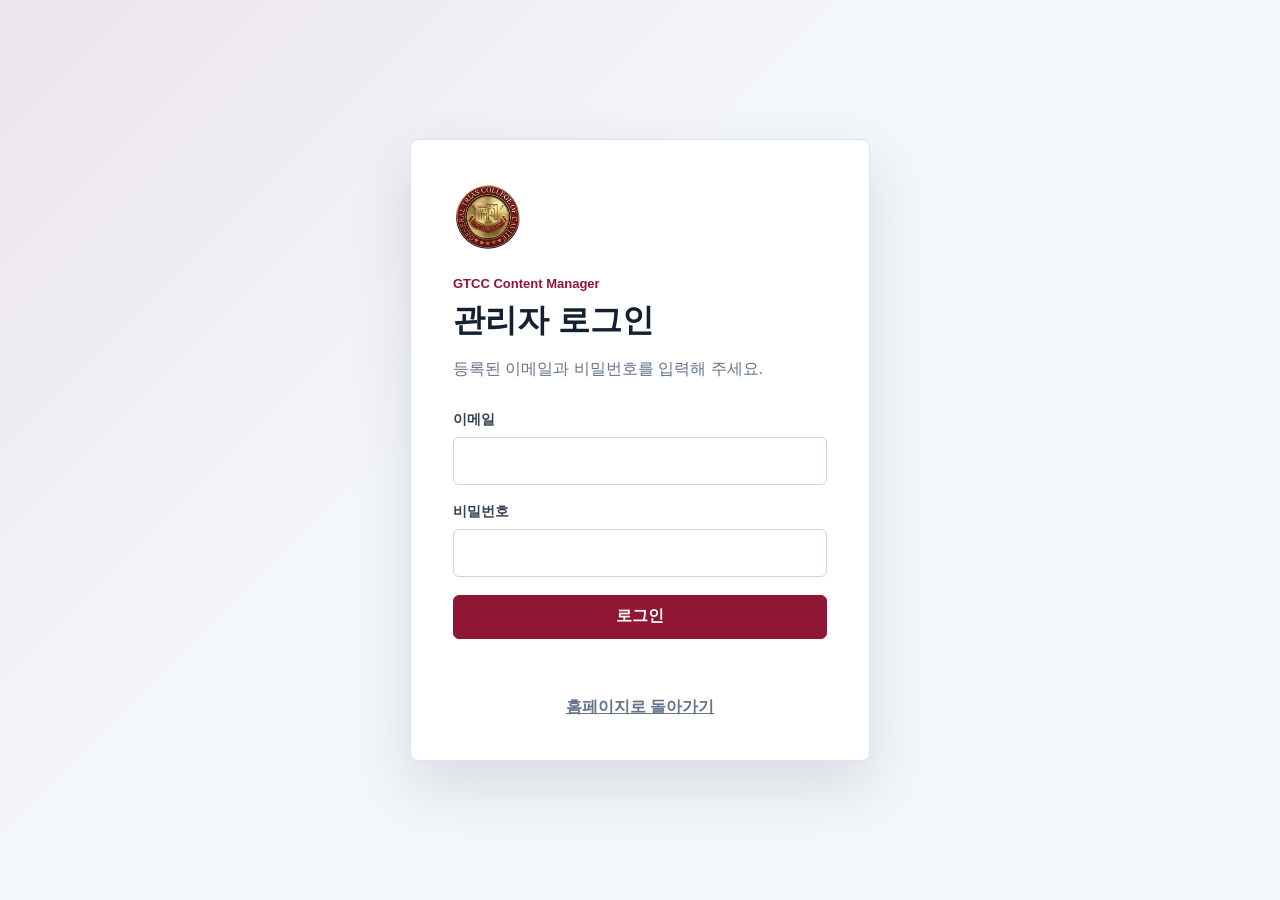
==== admin/index.html @ cf13b9b4 "Merge missing default content safely" ====
<!doctype html>
<html lang="ko">
  <head>
    <meta charset="utf-8" />
    <meta name="viewport" content="width=device-width, initial-scale=1" />
    <title>GTCC 콘텐츠 관리자</title>
    <meta name="robots" content="noindex, nofollow" />
    <link rel="icon" href="../assets/favicon.ico" sizes="any" />
    <link rel="stylesheet" href="../assets/admin.css?v=20260727" />
  </head>
  <body class="admin-body">
    <main class="admin-auth" id="setupScreen" hidden>
      <section class="auth-panel setup-panel">
        <img src="../assets/gtcc-logo.png" alt="GTCC대학교평생교육원" />
        <span class="admin-kicker">최초 1회 설정</span>
        <h1>관리자 연결이 필요합니다</h1>
        <p>아래 세 단계가 끝나면 이 화면에서 강좌, 공지, 슬라이드를 바로 수정할 수 있습니다.</p>
        <ol class="setup-steps">
          <li><strong>1</strong><span>Supabase 프로젝트를 만들고 <code>supabase/schema.sql</code>을 실행합니다.</span></li>
          <li><strong>2</strong><span>관리자 계정 두 개를 만들고 UUID를 <code>admin_users</code>에 등록합니다.</span></li>
          <li><strong>3</strong><span><code>assets/config.js</code>에 Project URL과 anon key를 입력합니다.</span></li>
        </ol>
        <a class="admin-primary" href="https://github.com/PeterKimCode/korea-kca/blob/main/SUPABASE_SETUP.md">자세한 연결 방법 보기</a>
        <a class="admin-text-link" href="../index.html">홈페이지로 돌아가기</a>
      </section>
    </main>

    <main class="admin-auth" id="loginScreen" hidden>
      <section class="auth-panel">
        <img src="../assets/gtcc-logo.png" alt="" />
        <span class="admin-kicker">GTCC Content Manager</span>
        <h1>관리자 로그인</h1>
        <p>등록된 이메일과 비밀번호를 입력해 주세요.</p>
        <form id="loginForm">
          <label>이메일<input type="email" name="email" autocomplete="username" required /></label>
          <label>비밀번호<input type="password" name="password" autocomplete="current-password" required minlength="6" /></label>
          <button class="admin-primary" type="submit">로그인</button>
          <p class="form-error" id="loginError" role="alert"></p>
        </form>
        <a class="admin-text-link" href="../index.html">홈페이지로 돌아가기</a>
      </section>
    </main>

    <div class="admin-app" id="adminApp" hidden>
      <header class="admin-header">
        <a class="admin-brand" href="../index.html">
          <img src="../assets/gtcc-logo.png" alt="" />
          <span><strong>GTCC 콘텐츠 관리자</strong><small>홈페이지 내용을 쉽고 안전하게 관리합니다</small></span>
        </a>
        <div class="admin-account">
          <span id="adminName">관리자</span>
          <button class="admin-icon-button" id="helpButton" type="button" title="사용 방법" aria-label="사용 방법"><span data-icon="help"></span></button>
          <button class="admin-secondary" id="logoutButton" type="button">로그아웃</button>
        </div>
      </header>

      <div class="admin-layout">
        <aside class="admin-sidebar" aria-label="관리 메뉴">
          <p>수정할 항목을 선택하세요</p>
          <button class="admin-nav is-active" type="button" data-entity="courses">
            <span class="nav-symbol" data-icon="courses" aria-hidden="true"></span><span><strong>강좌 관리</strong><small>강좌와 소개 수정</small></span>
          </button>
          <button class="admin-nav" type="button" data-entity="notices">
            <span class="nav-symbol" data-icon="notices" aria-hidden="true"></span><span><strong>공지 관리</strong><small>새 소식 등록</small></span>
          </button>
          <button class="admin-nav" type="button" data-entity="slides">
            <span class="nav-symbol" data-icon="slides" aria-hidden="true"></span><span><strong>슬라이드 관리</strong><small>메인 사진과 순서</small></span>
          </button>
          <div class="admin-sidebar-help">
            <strong>실수해도 괜찮습니다</strong>
            <p>삭제한 내용은 휴지통에서 되살릴 수 있고 변경 기록도 남습니다.</p>
          </div>
        </aside>

        <main class="admin-main">
          <section class="admin-welcome">
            <div>
              <span class="admin-kicker">바로 공개되는 콘텐츠</span>
              <h1 id="sectionTitle">강좌 관리</h1>
              <p id="sectionDescription">홈페이지에 표시할 강좌를 추가하거나 수정합니다.</p>
            </div>
            <button class="admin-primary" id="newButton" type="button">새 강좌 추가</button>
          </section>

          <section class="admin-toolbar">
            <label class="admin-search">목록 검색<input id="listSearch" type="search" placeholder="이름으로 찾아보세요" /></label>
            <div>
              <button class="admin-secondary" id="trashButton" type="button">휴지통</button>
              <button class="admin-secondary" id="historyButton" type="button">변경 기록</button>
              <button class="admin-secondary" id="importButton" type="button">기본 내용 가져오기</button>
            </div>
          </section>

          <p class="admin-status" id="dataStatus" role="status"></p>
          <section class="admin-list" id="contentList" aria-live="polite"></section>
        </main>
      </div>
    </div>

    <dialog class="admin-dialog" id="editorDialog">
      <form method="dialog" class="dialog-shell" id="editorForm">
        <header>
          <div><span class="admin-kicker">내용 편집</span><h2 id="editorTitle">새 강좌 추가</h2></div>
          <button class="dialog-close" type="button" data-close-dialog aria-label="닫기">×</button>
        </header>
        <div class="dialog-body" id="editorFields"></div>
        <footer>
          <button class="admin-secondary" type="button" data-close-dialog>취소</button>
          <button class="admin-secondary" id="previewButton" type="button">미리보기</button>
          <button class="admin-primary" type="submit">저장하고 바로 공개</button>
        </footer>
      </form>
    </dialog>

    <dialog class="admin-dialog preview-dialog" id="previewDialog">
      <section class="dialog-shell">
        <header><div><span class="admin-kicker">게시 전 확인</span><h2>미리보기</h2></div><button class="dialog-close" type="button" data-close-preview aria-label="닫기">×</button></header>
        <div class="dialog-body" id="previewContent"></div>
        <footer><button class="admin-primary" type="button" data-close-preview>확인했습니다</button></footer>
      </section>
    </dialog>

    <dialog class="admin-dialog history-dialog" id="historyDialog">
      <section class="dialog-shell">
        <header><div><span class="admin-kicker">안전한 되돌리기</span><h2>변경 기록</h2></div><button class="dialog-close" type="button" data-close-history aria-label="닫기">×</button></header>
        <div class="dialog-body"><div class="history-list" id="historyList"></div></div>
        <footer><button class="admin-secondary" type="button" data-close-history>닫기</button></footer>
      </section>
    </dialog>

    <dialog class="admin-dialog help-dialog" id="helpDialog">
      <section class="dialog-shell">
        <header><div><span class="admin-kicker">한 장 사용법</span><h2>홈페이지 수정 순서</h2></div><button class="dialog-close" type="button" data-close-help aria-label="닫기">×</button></header>
        <div class="dialog-body help-steps">
          <article><span>1</span><div><strong>왼쪽에서 종류 선택</strong><p>강좌, 공지, 슬라이드 중 수정할 메뉴를 누릅니다.</p></div></article>
          <article><span>2</span><div><strong>추가 또는 수정</strong><p>새로 추가 버튼을 누르거나 기존 항목의 수정 버튼을 누릅니다.</p></div></article>
          <article><span>3</span><div><strong>사진과 글 입력</strong><p>사진 선택 버튼으로 사진을 고르면 자동으로 크기가 줄어듭니다.</p></div></article>
          <article><span>4</span><div><strong>미리보기 확인</strong><p>미리보기에서 사진과 글이 맞는지 한 번 확인합니다.</p></div></article>
          <article><span>5</span><div><strong>저장하고 바로 공개</strong><p>확인 창에서 승인하면 홈페이지에 즉시 표시됩니다.</p></div></article>
        </div>
        <footer><button class="admin-primary" type="button" data-close-help>알겠습니다</button></footer>
      </section>
    </dialog>

    <div class="admin-toast" id="toast" role="status" aria-live="polite"></div>

    <script src="../assets/config.js?v=20260727"></script>
    <script src="../assets/content-store.js?v=20260727-2"></script>
    <script src="../assets/app.js?v=20260727-2"></script>
    <script src="../assets/admin.js?v=20260727-3"></script>
  </body>
</html>
---- assets/admin.css ----
:root {
  --admin-wine: #8f1734;
  --admin-wine-dark: #661025;
  --admin-navy: #132033;
  --admin-gold: #caa35b;
  --admin-ink: #1e293b;
  --admin-muted: #64748b;
  --admin-line: #dce3ec;
  --admin-soft: #f3f6fa;
  --admin-paper: #fff;
  --admin-success: #14735b;
  --admin-danger: #b42318;
}

* {
  box-sizing: border-box;
}

[hidden] {
  display: none !important;
}

body {
  margin: 0;
  color: var(--admin-ink);
  background: var(--admin-soft);
  font-family: "Pretendard", "Noto Sans KR", "Segoe UI", Arial, sans-serif;
  word-break: keep-all;
}

button,
input,
textarea,
select {
  font: inherit;
}

button,
a {
  -webkit-tap-highlight-color: transparent;
}

button {
  cursor: pointer;
}

img {
  display: block;
  max-width: 100%;
}

.admin-auth {
  display: grid;
  min-height: 100vh;
  place-items: center;
  padding: 28px;
  background:
    linear-gradient(135deg, rgba(143, 23, 52, 0.08), transparent 40%),
    var(--admin-soft);
}

.auth-panel {
  width: min(460px, 100%);
  padding: 42px;
  border: 1px solid var(--admin-line);
  border-radius: 8px;
  background: var(--admin-paper);
  box-shadow: 0 24px 60px rgba(19, 32, 51, 0.12);
}

.auth-panel > img {
  width: 70px;
  height: 70px;
  margin-bottom: 24px;
  object-fit: contain;
}

.admin-kicker {
  display: block;
  margin-bottom: 8px;
  color: var(--admin-wine);
  font-size: 13px;
  font-weight: 900;
}

.auth-panel h1,
.admin-welcome h1,
.dialog-shell h2 {
  margin: 0;
  color: var(--admin-navy);
}

.auth-panel h1 {
  font-size: 32px;
}

.auth-panel > p {
  margin: 12px 0 28px;
  color: var(--admin-muted);
  line-height: 1.7;
}

.auth-panel form,
.dialog-body {
  display: grid;
  gap: 18px;
}

.auth-panel label,
.admin-field,
.admin-search {
  display: grid;
  gap: 8px;
  color: #344054;
  font-size: 14px;
  font-weight: 850;
}

.auth-panel input,
.admin-field input,
.admin-field textarea,
.admin-field select,
.admin-search input {
  width: 100%;
  min-height: 48px;
  padding: 11px 14px;
  border: 1px solid #cbd5e1;
  border-radius: 6px;
  outline: 0;
  background: #fff;
  color: var(--admin-ink);
}

.admin-field textarea {
  min-height: 116px;
  resize: vertical;
  line-height: 1.6;
}

.auth-panel input:focus,
.admin-field input:focus,
.admin-field textarea:focus,
.admin-field select:focus,
.admin-search input:focus {
  border-color: var(--admin-wine);
  box-shadow: 0 0 0 3px rgba(143, 23, 52, 0.12);
}

.admin-primary,
.admin-secondary,
.admin-danger,
.admin-text-button {
  display: inline-flex;
  align-items: center;
  justify-content: center;
  min-height: 44px;
  padding: 0 18px;
  border-radius: 6px;
  font-weight: 900;
  text-decoration: none;
}

.admin-primary {
  border: 1px solid var(--admin-wine);
  background: var(--admin-wine);
  color: #fff;
}

.admin-primary:hover {
  background: var(--admin-wine-dark);
}

.admin-secondary {
  border: 1px solid #cbd5e1;
  background: #fff;
  color: var(--admin-navy);
}

.admin-danger {
  border: 1px solid #f2c9c5;
  background: #fff5f4;
  color: var(--admin-danger);
}

.admin-text-button {
  min-height: 36px;
  padding: 0 10px;
  border: 0;
  background: transparent;
  color: var(--admin-wine);
}

.admin-text-link {
  display: block;
  margin-top: 20px;
  color: var(--admin-muted);
  font-weight: 800;
  text-align: center;
}

.form-error {
  min-height: 20px;
  margin: 0;
  color: var(--admin-danger);
  font-size: 14px;
  font-weight: 800;
}

.setup-steps {
  display: grid;
  gap: 12px;
  margin: 0 0 26px;
  padding: 0;
  list-style: none;
}

.setup-steps li {
  display: grid;
  grid-template-columns: 34px 1fr;
  gap: 12px;
  align-items: center;
  padding: 12px;
  border: 1px solid var(--admin-line);
  border-radius: 6px;
}

.setup-steps strong,
.help-steps article > span {
  display: grid;
  width: 34px;
  height: 34px;
  place-items: center;
  border-radius: 50%;
  background: var(--admin-wine);
  color: #fff;
}

.setup-steps span {
  font-size: 14px;
  line-height: 1.5;
}

.setup-steps code {
  color: var(--admin-wine);
  font-weight: 900;
}

.admin-header {
  position: sticky;
  top: 0;
  z-index: 20;
  display: flex;
  align-items: center;
  justify-content: space-between;
  min-height: 78px;
  padding: 0 30px;
  border-bottom: 1px solid var(--admin-line);
  background: rgba(255, 255, 255, 0.96);
}

.admin-brand {
  display: inline-flex;
  align-items: center;
  gap: 12px;
  color: inherit;
  text-decoration: none;
}

.admin-brand img {
  width: 46px;
  height: 46px;
  object-fit: contain;
}

.admin-brand strong,
.admin-brand small {
  display: block;
}

.admin-brand strong {
  color: var(--admin-navy);
  font-size: 18px;
}

.admin-brand small {
  margin-top: 3px;
  color: var(--admin-muted);
  font-size: 12px;
}

.admin-account {
  display: flex;
  align-items: center;
  gap: 10px;
  font-weight: 900;
}

.admin-icon-button,
.dialog-close {
  display: grid;
  width: 42px;
  height: 42px;
  place-items: center;
  border: 1px solid #cbd5e1;
  border-radius: 50%;
  background: #fff;
  color: var(--admin-navy);
  font-size: 18px;
  font-weight: 900;
}

.admin-icon-button .icon,
.nav-symbol.icon {
  display: grid;
  place-items: center;
}

.admin-icon-button svg,
.nav-symbol svg {
  width: 22px;
  height: 22px;
  fill: none;
  stroke: currentColor;
  stroke-width: 1.8;
  stroke-linecap: round;
  stroke-linejoin: round;
}

.admin-layout {
  display: grid;
  grid-template-columns: 270px minmax(0, 1fr);
  min-height: calc(100vh - 78px);
}

.admin-sidebar {
  padding: 32px 22px;
  border-right: 1px solid var(--admin-line);
  background: #fff;
}

.admin-sidebar > p {
  margin: 0 8px 16px;
  color: var(--admin-muted);
  font-size: 13px;
  font-weight: 900;
}

.admin-nav {
  display: grid;
  grid-template-columns: 46px 1fr;
  gap: 12px;
  align-items: center;
  width: 100%;
  min-height: 72px;
  margin-bottom: 8px;
  padding: 10px 12px;
  border: 1px solid transparent;
  border-radius: 8px;
  background: transparent;
  color: var(--admin-ink);
  text-align: left;
}

.admin-nav:hover,
.admin-nav.is-active {
  border-color: #e6c8d1;
  background: #fff7f9;
}

.admin-nav.is-active {
  color: var(--admin-wine);
}

.nav-symbol {
  display: grid;
  width: 46px;
  height: 46px;
  place-items: center;
  border-radius: 8px;
  background: var(--admin-navy);
  color: #fff;
  font-weight: 900;
}

.admin-nav.is-active .nav-symbol {
  background: var(--admin-wine);
}

.admin-nav strong,
.admin-nav small {
  display: block;
}

.admin-nav strong {
  font-size: 16px;
}

.admin-nav small {
  margin-top: 4px;
  color: var(--admin-muted);
}

.admin-sidebar-help {
  margin-top: 28px;
  padding: 18px;
  border-left: 3px solid var(--admin-gold);
  background: #fbfaf7;
}

.admin-sidebar-help p {
  margin: 8px 0 0;
  color: var(--admin-muted);
  font-size: 13px;
  line-height: 1.6;
}

.admin-main {
  min-width: 0;
  padding: 42px clamp(24px, 4vw, 64px) 80px;
}

.admin-welcome,
.admin-toolbar {
  display: flex;
  align-items: center;
  justify-content: space-between;
  gap: 24px;
}

.admin-welcome h1 {
  font-size: 32px;
}

.admin-welcome p {
  margin: 8px 0 0;
  color: var(--admin-muted);
}

.admin-toolbar {
  margin-top: 30px;
  padding: 16px;
  border: 1px solid var(--admin-line);
  border-radius: 8px;
  background: #fff;
}

.admin-toolbar > div {
  display: flex;
  flex-wrap: wrap;
  gap: 8px;
}

.admin-search {
  grid-template-columns: auto minmax(180px, 300px);
  align-items: center;
}

.admin-search input {
  min-height: 42px;
}

.admin-status {
  min-height: 22px;
  margin: 18px 0;
  color: var(--admin-muted);
  font-size: 14px;
  font-weight: 800;
}

.admin-list {
  display: grid;
  gap: 12px;
}

.admin-list-item {
  display: grid;
  grid-template-columns: 110px minmax(0, 1fr) auto;
  gap: 18px;
  align-items: center;
  min-height: 112px;
  padding: 14px;
  border: 1px solid var(--admin-line);
  border-radius: 8px;
  background: #fff;
}

.admin-list-item.no-image {
  grid-template-columns: minmax(0, 1fr) auto;
}

.admin-list-item img {
  width: 110px;
  height: 78px;
  border-radius: 6px;
  object-fit: cover;
  background: #e8edf3;
}

.item-copy {
  min-width: 0;
}

.item-copy h2 {
  margin: 0;
  overflow: hidden;
  color: var(--admin-navy);
  font-size: 18px;
  text-overflow: ellipsis;
  white-space: nowrap;
}

.item-copy p {
  margin: 7px 0 0;
  color: var(--admin-muted);
  font-size: 14px;
  line-height: 1.5;
}

.item-meta {
  display: flex;
  flex-wrap: wrap;
  gap: 6px;
  margin-top: 9px;
}

.item-meta span,
.publish-status {
  display: inline-flex;
  align-items: center;
  min-height: 25px;
  padding: 0 9px;
  border-radius: 999px;
  background: #eef2f6;
  color: #526176;
  font-size: 12px;
  font-weight: 900;
}

.publish-status.is-live {
  background: #e7f5f0;
  color: var(--admin-success);
}

.item-actions {
  display: flex;
  flex-wrap: wrap;
  justify-content: flex-end;
  gap: 7px;
  max-width: 270px;
}

.empty-state,
.loading-state {
  padding: 56px 24px;
  border: 1px dashed #bdc8d6;
  border-radius: 8px;
  background: #fff;
  color: var(--admin-muted);
  text-align: center;
  line-height: 1.7;
}

.admin-dialog {
  width: min(780px, calc(100% - 30px));
  max-height: calc(100vh - 30px);
  padding: 0;
  border: 0;
  border-radius: 8px;
  background: #fff;
  box-shadow: 0 30px 90px rgba(15, 23, 42, 0.3);
}

.admin-dialog::backdrop {
  background: rgba(15, 23, 42, 0.62);
}

.dialog-shell > header,
.dialog-shell > footer {
  display: flex;
  align-items: center;
  justify-content: space-between;
  gap: 16px;
  padding: 20px 24px;
}

.dialog-shell > header {
  border-bottom: 1px solid var(--admin-line);
}

.dialog-shell > footer {
  justify-content: flex-end;
  border-top: 1px solid var(--admin-line);
}

.dialog-body {
  max-height: calc(100vh - 210px);
  overflow-y: auto;
  padding: 24px;
}

.admin-form-grid {
  display: grid;
  grid-template-columns: repeat(2, minmax(0, 1fr));
  gap: 18px;
}

.admin-field.full {
  grid-column: 1 / -1;
}

.admin-field small {
  color: var(--admin-muted);
  font-weight: 650;
  line-height: 1.5;
}

.check-field {
  display: flex;
  align-items: center;
  gap: 10px;
  min-height: 48px;
  padding: 10px 14px;
  border: 1px solid var(--admin-line);
  border-radius: 6px;
}

.check-field input {
  width: 20px;
  height: 20px;
}

.image-picker {
  display: grid;
  grid-template-columns: 150px 1fr;
  gap: 16px;
  align-items: center;
}

.image-picker img {
  width: 150px;
  aspect-ratio: 1.6 / 1;
  border: 1px solid var(--admin-line);
  border-radius: 6px;
  object-fit: cover;
  background: #edf1f5;
}

.image-picker input {
  padding: 9px;
}

.preview-card {
  overflow: hidden;
  border: 1px solid var(--admin-line);
  border-radius: 8px;
  background: #fff;
  box-shadow: 0 12px 28px rgba(19, 32, 51, 0.1);
}

.preview-card img {
  width: 100%;
  max-height: 340px;
  object-fit: cover;
}

.preview-card > div {
  padding: 24px;
}

.preview-card h3 {
  margin: 0;
  color: var(--admin-navy);
  font-size: 24px;
}

.preview-card p {
  margin: 12px 0 0;
  color: var(--admin-muted);
  line-height: 1.7;
}

.history-list {
  display: grid;
  gap: 10px;
}

.history-item {
  display: grid;
  grid-template-columns: 1fr auto;
  gap: 14px;
  align-items: center;
  padding: 14px;
  border: 1px solid var(--admin-line);
  border-radius: 6px;
}

.history-item strong,
.history-item span {
  display: block;
}

.history-item span {
  margin-top: 5px;
  color: var(--admin-muted);
  font-size: 13px;
}

.help-steps article {
  display: grid;
  grid-template-columns: 42px 1fr;
  gap: 14px;
  align-items: start;
  padding: 14px;
  border: 1px solid var(--admin-line);
  border-radius: 8px;
}

.help-steps strong {
  color: var(--admin-navy);
  font-size: 17px;
}

.help-steps p {
  margin: 5px 0 0;
  color: var(--admin-muted);
  line-height: 1.6;
}

.admin-toast {
  position: fixed;
  right: 24px;
  bottom: 24px;
  z-index: 100;
  max-width: 360px;
  padding: 15px 18px;
  border-radius: 6px;
  background: var(--admin-navy);
  color: #fff;
  font-weight: 850;
  opacity: 0;
  pointer-events: none;
  transform: translateY(12px);
  transition: 180ms ease;
}

.admin-toast.is-visible {
  opacity: 1;
  transform: translateY(0);
}

.admin-toast.is-error {
  background: var(--admin-danger);
}

@media (max-width: 920px) {
  .admin-layout {
    grid-template-columns: 1fr;
  }

  .admin-sidebar {
    position: sticky;
    top: 78px;
    z-index: 10;
    display: grid;
    grid-template-columns: repeat(3, 1fr);
    gap: 8px;
    padding: 12px;
    border-right: 0;
    border-bottom: 1px solid var(--admin-line);
  }

  .admin-sidebar > p,
  .admin-sidebar-help,
  .admin-nav small {
    display: none;
  }

  .admin-nav {
    grid-template-columns: 36px 1fr;
    min-height: 58px;
    margin: 0;
  }

  .nav-symbol {
    width: 36px;
    height: 36px;
  }
}

@media (max-width: 680px) {
  .admin-header,
  .admin-welcome,
  .admin-toolbar {
    align-items: stretch;
    flex-direction: column;
  }

  .admin-header {
    position: relative;
    padding: 14px;
  }

  .admin-account {
    justify-content: space-between;
  }

  .admin-brand small,
  .admin-account > span {
    display: none;
  }

  .admin-sidebar {
    position: static;
  }

  .admin-nav {
    display: flex;
    justify-content: center;
    padding: 8px;
    text-align: center;
  }

  .admin-nav .nav-symbol {
    display: none;
  }

  .admin-nav strong {
    font-size: 14px;
  }

  .admin-main {
    padding: 28px 12px 60px;
  }

  .admin-toolbar > div,
  .admin-toolbar button,
  .admin-welcome > button {
    width: 100%;
  }

  .admin-toolbar > div {
    display: grid;
    grid-template-columns: 1fr 1fr;
  }

  .admin-search {
    grid-template-columns: 1fr;
  }

  .admin-list-item,
  .admin-list-item.no-image {
    grid-template-columns: 82px 1fr;
  }

  .admin-list-item.no-image {
    grid-template-columns: 1fr;
  }

  .admin-list-item img {
    width: 82px;
    height: 68px;
  }

  .item-actions {
    grid-column: 1 / -1;
    justify-content: stretch;
    max-width: none;
  }

  .item-actions button {
    flex: 1;
  }

  .admin-form-grid {
    grid-template-columns: 1fr;
  }

  .image-picker {
    grid-template-columns: 1fr;
  }

  .dialog-shell > footer {
    display: grid;
    grid-template-columns: 1fr;
  }

  .dialog-shell > footer button {
    width: 100%;
  }
}

@media (prefers-reduced-motion: reduce) {
  .admin-toast {
    transition: none;
  }
}
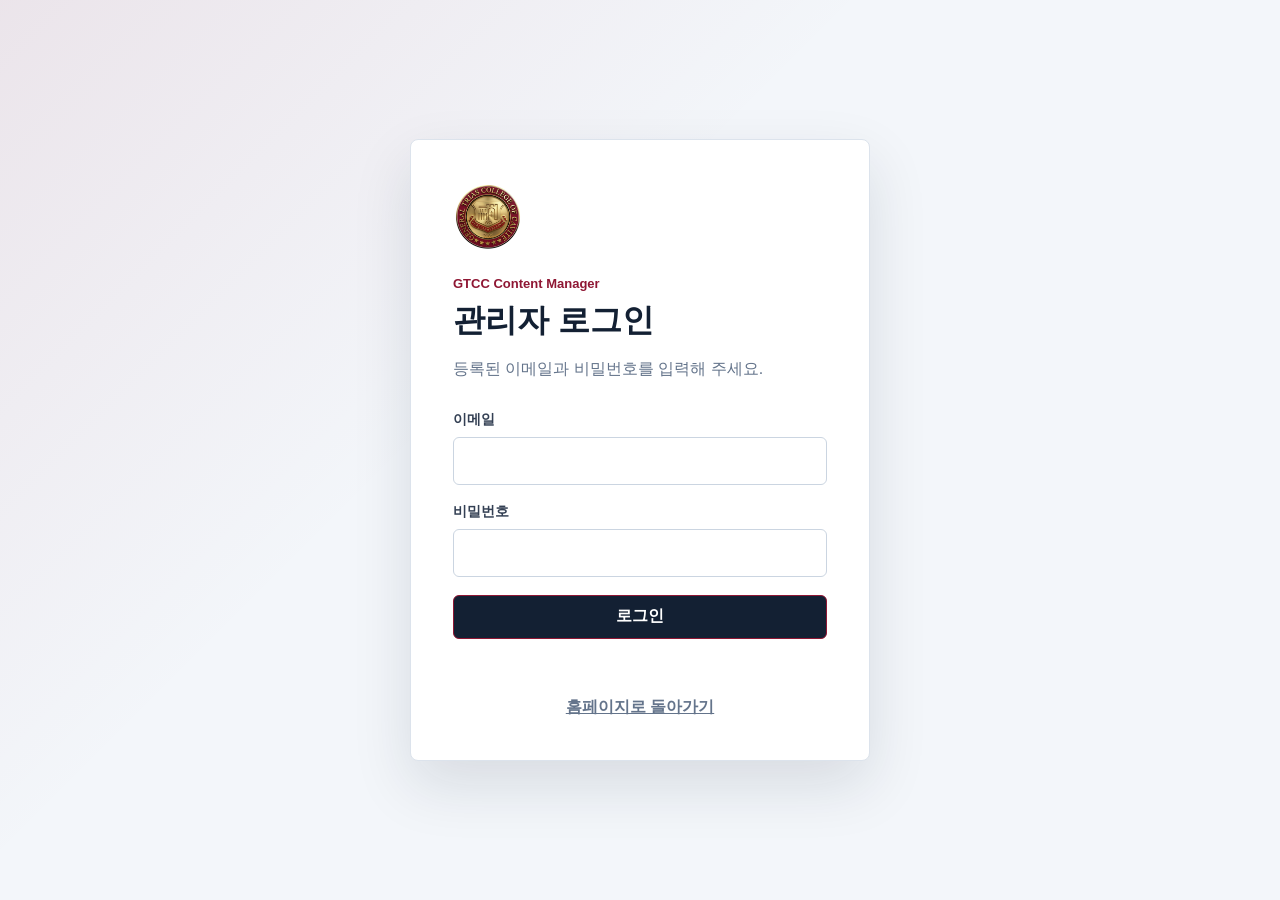
==== commit 2d22b74e: "Polish interactive states and button gradients" ====
--- a/admin/index.html
+++ b/admin/index.html
@@ -6,7 +6,7 @@
     <title>GTCC 콘텐츠 관리자</title>
     <meta name="robots" content="noindex, nofollow" />
     <link rel="icon" href="../assets/favicon.ico" sizes="any" />
-    <link rel="stylesheet" href="../assets/admin.css?v=20260727" />
+    <link rel="stylesheet" href="../assets/admin.css?v=20260730-5" />
   </head>
   <body class="admin-body">
     <main class="admin-auth" id="setupScreen" hidden>
@@ -14,7 +14,7 @@
         <img src="../assets/gtcc-logo.png" alt="GTCC대학교평생교육원" />
         <span class="admin-kicker">최초 1회 설정</span>
         <h1>관리자 연결이 필요합니다</h1>
-        <p>아래 세 단계가 끝나면 이 화면에서 강좌, 공지, 슬라이드를 바로 수정할 수 있습니다.</p>
+        <p>아래 세 단계가 끝나면 이 화면에서 강좌, 공지, 슬라이드, 교재를 바로 수정할 수 있습니다.</p>
         <ol class="setup-steps">
           <li><strong>1</strong><span>Supabase 프로젝트를 만들고 <code>supabase/schema.sql</code>을 실행합니다.</span></li>
           <li><strong>2</strong><span>관리자 계정 두 개를 만들고 UUID를 <code>admin_users</code>에 등록합니다.</span></li>
@@ -65,6 +65,9 @@
           </button>
           <button class="admin-nav" type="button" data-entity="slides">
             <span class="nav-symbol" data-icon="slides" aria-hidden="true"></span><span><strong>슬라이드 관리</strong><small>메인 사진과 순서</small></span>
+          </button>
+          <button class="admin-nav" type="button" data-entity="books">
+            <span class="nav-symbol" data-icon="book" aria-hidden="true"></span><span><strong>교재 관리</strong><small>교재와 구매 링크</small></span>
           </button>
           <div class="admin-sidebar-help">
             <strong>실수해도 괜찮습니다</strong>
@@ -132,9 +135,9 @@
       <section class="dialog-shell">
         <header><div><span class="admin-kicker">한 장 사용법</span><h2>홈페이지 수정 순서</h2></div><button class="dialog-close" type="button" data-close-help aria-label="닫기">×</button></header>
         <div class="dialog-body help-steps">
-          <article><span>1</span><div><strong>왼쪽에서 종류 선택</strong><p>강좌, 공지, 슬라이드 중 수정할 메뉴를 누릅니다.</p></div></article>
+          <article><span>1</span><div><strong>왼쪽에서 종류 선택</strong><p>강좌, 공지, 슬라이드, 교재 중 수정할 메뉴를 누릅니다.</p></div></article>
           <article><span>2</span><div><strong>추가 또는 수정</strong><p>새로 추가 버튼을 누르거나 기존 항목의 수정 버튼을 누릅니다.</p></div></article>
-          <article><span>3</span><div><strong>사진과 글 입력</strong><p>사진 선택 버튼으로 사진을 고르면 자동으로 크기가 줄어듭니다.</p></div></article>
+          <article><span>3</span><div><strong>사진과 글 입력</strong><p>사진은 자동으로 크기가 줄어듭니다. 공지에는 안내 링크 버튼도 넣을 수 있습니다.</p></div></article>
           <article><span>4</span><div><strong>미리보기 확인</strong><p>미리보기에서 사진과 글이 맞는지 한 번 확인합니다.</p></div></article>
           <article><span>5</span><div><strong>저장하고 바로 공개</strong><p>확인 창에서 승인하면 홈페이지에 즉시 표시됩니다.</p></div></article>
         </div>
@@ -145,8 +148,8 @@
     <div class="admin-toast" id="toast" role="status" aria-live="polite"></div>
 
     <script src="../assets/config.js?v=20260727"></script>
-    <script src="../assets/content-store.js?v=20260727-2"></script>
-    <script src="../assets/app.js?v=20260727-2"></script>
-    <script src="../assets/admin.js?v=20260727-3"></script>
+    <script src="../assets/content-store.js?v=20260730-3"></script>
+    <script src="../assets/app.js?v=20260730-4"></script>
+    <script src="../assets/admin.js?v=20260730-4"></script>
   </body>
 </html>
--- a/assets/admin.css
+++ b/assets/admin.css
@@ -10,6 +10,12 @@
   --admin-paper: #fff;
   --admin-success: #14735b;
   --admin-danger: #b42318;
+  /* 관리자 화면도 공개 홈페이지와 같은 반응 속도를 사용합니다. */
+  --admin-motion-fast: 160ms;
+  --admin-motion-base: 220ms;
+  --admin-ease: cubic-bezier(0.22, 1, 0.36, 1);
+  --admin-focus-ring: 0 0 0 4px rgba(143, 23, 52, 0.14);
+  --admin-card-shadow: 0 14px 30px rgba(19, 32, 51, 0.1);
 }
 
 * {
@@ -158,16 +164,28 @@
   border-radius: 6px;
   font-weight: 900;
   text-decoration: none;
+  transition:
+    color var(--admin-motion-fast) ease,
+    border-color var(--admin-motion-fast) ease,
+    background-color var(--admin-motion-fast) ease,
+    background-position var(--admin-motion-base) var(--admin-ease),
+    box-shadow var(--admin-motion-base) var(--admin-ease),
+    transform var(--admin-motion-fast) var(--admin-ease);
 }
 
 .admin-primary {
   border: 1px solid var(--admin-wine);
   background: var(--admin-wine);
+  background-image: linear-gradient(
+    110deg,
+    var(--admin-navy) 0%,
+    var(--admin-navy) 42%,
+    var(--admin-wine-dark) 72%,
+    #805b2c 100%
+  );
+  background-position: 0% 50%;
+  background-size: 240% 100%;
   color: #fff;
-}
-
-.admin-primary:hover {
-  background: var(--admin-wine-dark);
 }
 
 .admin-secondary {
@@ -307,6 +325,12 @@
   color: var(--admin-navy);
   font-size: 18px;
   font-weight: 900;
+  transition:
+    color var(--admin-motion-fast) ease,
+    border-color var(--admin-motion-fast) ease,
+    background-color var(--admin-motion-fast) ease,
+    box-shadow var(--admin-motion-base) var(--admin-ease),
+    transform var(--admin-motion-fast) var(--admin-ease);
 }
 
 .admin-icon-button .icon,
@@ -359,6 +383,12 @@
   background: transparent;
   color: var(--admin-ink);
   text-align: left;
+  transition:
+    color var(--admin-motion-fast) ease,
+    border-color var(--admin-motion-fast) ease,
+    background-color var(--admin-motion-fast) ease,
+    box-shadow var(--admin-motion-base) var(--admin-ease),
+    transform var(--admin-motion-fast) var(--admin-ease);
 }
 
 .admin-nav:hover,
@@ -380,6 +410,9 @@
   background: var(--admin-navy);
   color: #fff;
   font-weight: 900;
+  transition:
+    background-color var(--admin-motion-fast) ease,
+    transform var(--admin-motion-base) var(--admin-ease);
 }
 
 .admin-nav.is-active .nav-symbol {
@@ -482,6 +515,10 @@
   border: 1px solid var(--admin-line);
   border-radius: 8px;
   background: #fff;
+  transition:
+    border-color var(--admin-motion-base) ease,
+    box-shadow var(--admin-motion-base) var(--admin-ease),
+    transform var(--admin-motion-base) var(--admin-ease);
 }
 
 .admin-list-item.no-image {
@@ -494,6 +531,9 @@
   border-radius: 6px;
   object-fit: cover;
   background: #e8edf3;
+  transition:
+    filter var(--admin-motion-base) ease,
+    transform var(--admin-motion-base) var(--admin-ease);
 }
 
 .item-copy {
@@ -510,10 +550,17 @@
 }
 
 .item-copy p {
+  display: -webkit-box;
   margin: 7px 0 0;
+  overflow: hidden;
+  overflow-wrap: anywhere;
   color: var(--admin-muted);
   font-size: 14px;
   line-height: 1.5;
+  white-space: pre-line;
+  word-break: break-word;
+  -webkit-box-orient: vertical;
+  -webkit-line-clamp: 3;
 }
 
 .item-meta {
@@ -636,17 +683,61 @@
   align-items: center;
 }
 
-.image-picker img {
+.image-preview-frame {
+  position: relative;
+  display: grid;
   width: 150px;
   aspect-ratio: 1.6 / 1;
+  place-items: center;
+  overflow: hidden;
   border: 1px solid var(--admin-line);
   border-radius: 6px;
+  background: #edf1f5;
+}
+
+.image-preview-frame img {
+  width: 100%;
+  height: 100%;
   object-fit: cover;
-  background: #edf1f5;
+}
+
+.image-preview-frame:not(.has-image) img {
+  display: none;
+}
+
+.image-preview-frame span {
+  color: var(--admin-muted);
+  font-size: 12px;
+  font-weight: 800;
+}
+
+.image-preview-frame.has-image span {
+  display: none;
 }
 
 .image-picker input {
   padding: 9px;
+}
+
+.remove-image-check {
+  display: inline-flex;
+  align-items: center;
+  gap: 8px;
+  margin-top: 10px;
+  color: var(--admin-danger);
+  font-size: 13px;
+  font-weight: 850;
+}
+
+.remove-image-check input {
+  width: 18px;
+  min-height: 18px;
+  margin: 0;
+  padding: 0;
+}
+
+.preview-link {
+  margin-top: 4px;
 }
 
 .preview-card {
@@ -752,6 +843,92 @@
   background: var(--admin-danger);
 }
 
+/* ===== 관리자 인터랙션 효과 =====
+   저장 버튼은 브랜드 그라디언트, 삭제 버튼은 명확한 위험 색상을 유지합니다. */
+@media (hover: hover) and (pointer: fine) {
+  .admin-primary:hover {
+    border-color: #805b2c;
+    background-position: 100% 50%;
+    box-shadow: 0 10px 22px rgba(19, 32, 51, 0.2);
+    color: #fff;
+    transform: translateY(-2px);
+  }
+
+  .admin-secondary:hover,
+  .admin-icon-button:hover,
+  .dialog-close:hover {
+    border-color: rgba(143, 23, 52, 0.42);
+    background: #fff6f8;
+    color: var(--admin-wine);
+    box-shadow: 0 8px 18px rgba(19, 32, 51, 0.08);
+    transform: translateY(-1px);
+  }
+
+  .admin-danger:hover {
+    border-color: #e7a8a2;
+    background: #fee9e7;
+    box-shadow: 0 8px 18px rgba(180, 35, 24, 0.1);
+  }
+
+  .admin-text-button:hover,
+  .admin-text-link:hover {
+    color: var(--admin-wine-dark);
+  }
+
+  .admin-nav:hover {
+    box-shadow: 0 8px 18px rgba(19, 32, 51, 0.07);
+    transform: translateX(2px);
+  }
+
+  .admin-nav:hover .nav-symbol {
+    transform: scale(1.035);
+  }
+
+  .admin-list-item:hover {
+    border-color: rgba(143, 23, 52, 0.2);
+    box-shadow: var(--admin-card-shadow);
+    transform: translateY(-2px);
+  }
+
+  .admin-list-item:hover img {
+    filter: saturate(0.92) contrast(1.03);
+    transform: scale(1.02);
+  }
+}
+
+.admin-primary:active,
+.admin-secondary:active,
+.admin-danger:active,
+.admin-text-button:active,
+.admin-icon-button:active,
+.dialog-close:active,
+.admin-nav:active {
+  box-shadow: none;
+  transform: translateY(0) scale(0.985);
+}
+
+.admin-primary:focus-visible,
+.admin-secondary:focus-visible,
+.admin-danger:focus-visible,
+.admin-text-button:focus-visible,
+.admin-icon-button:focus-visible,
+.dialog-close:focus-visible,
+.admin-nav:focus-visible {
+  outline: 2px solid var(--admin-wine);
+  outline-offset: 3px;
+  box-shadow: var(--admin-focus-ring);
+}
+
+button:disabled,
+.admin-primary:disabled,
+.admin-secondary:disabled,
+.admin-danger:disabled {
+  cursor: not-allowed;
+  filter: grayscale(0.25);
+  opacity: 0.55;
+  pointer-events: none;
+}
+
 @media (max-width: 920px) {
   .admin-layout {
     grid-template-columns: 1fr;
@@ -762,7 +939,7 @@
     top: 78px;
     z-index: 10;
     display: grid;
-    grid-template-columns: repeat(3, 1fr);
+    grid-template-columns: repeat(4, 1fr);
     gap: 8px;
     padding: 12px;
     border-right: 0;
@@ -893,4 +1070,13 @@
   .admin-toast {
     transition: none;
   }
-}
+
+  *,
+  *::before,
+  *::after {
+    scroll-behavior: auto !important;
+    transition-duration: 0.01ms !important;
+    animation-duration: 0.01ms !important;
+    animation-iteration-count: 1 !important;
+  }
+}
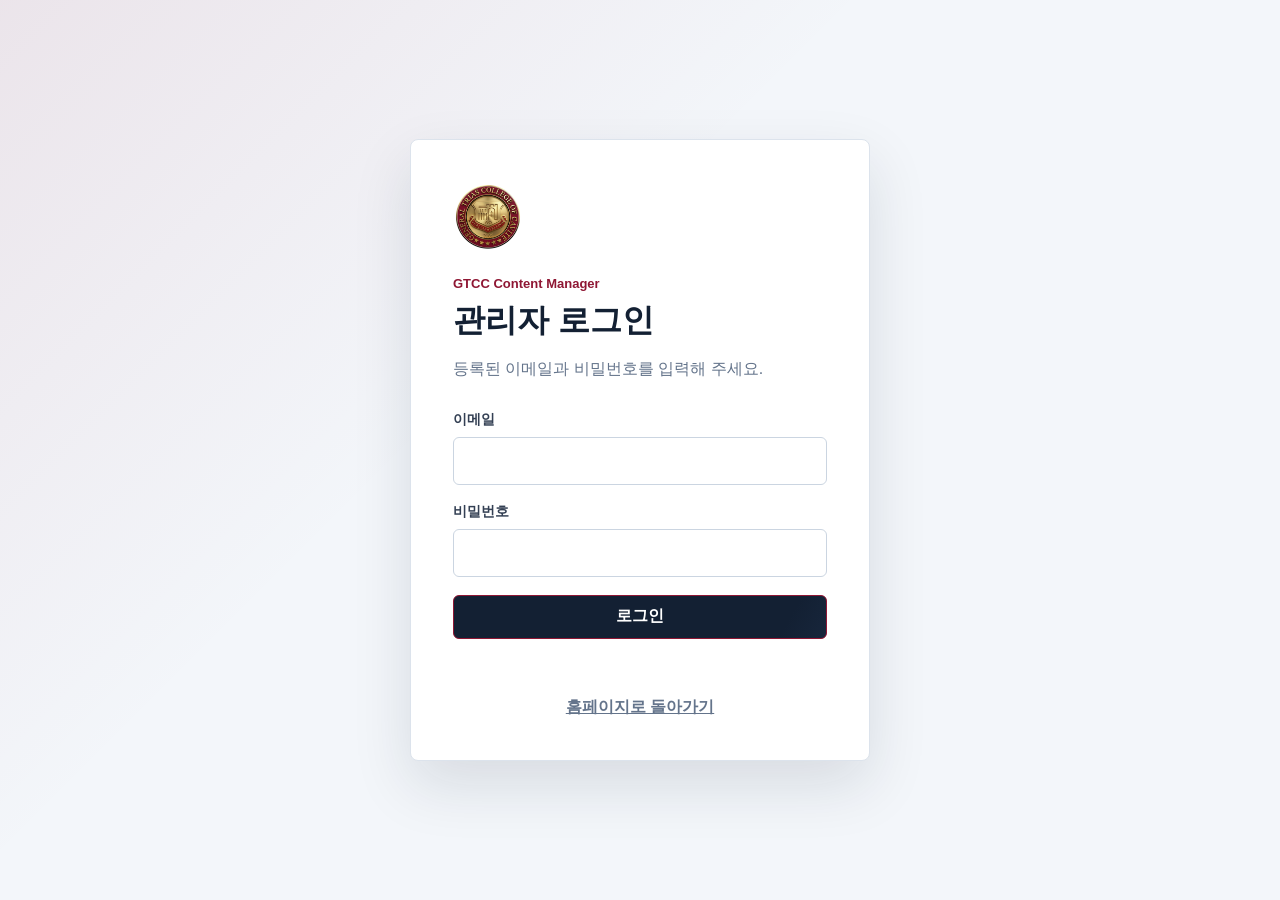
==== commit f20d4379: "Embed lecture preview and refine home layout" ====
--- a/admin/index.html
+++ b/admin/index.html
@@ -6,7 +6,7 @@
     <title>GTCC 콘텐츠 관리자</title>
     <meta name="robots" content="noindex, nofollow" />
     <link rel="icon" href="../assets/favicon.ico" sizes="any" />
-    <link rel="stylesheet" href="../assets/admin.css?v=20260730-5" />
+    <link rel="stylesheet" href="../assets/admin.css?v=20260731-1" />
   </head>
   <body class="admin-body">
     <main class="admin-auth" id="setupScreen" hidden>
--- a/assets/admin.css
+++ b/assets/admin.css
@@ -177,11 +177,11 @@
   border: 1px solid var(--admin-wine);
   background: var(--admin-wine);
   background-image: linear-gradient(
-    110deg,
+    120deg,
     var(--admin-navy) 0%,
-    var(--admin-navy) 42%,
-    var(--admin-wine-dark) 72%,
-    #805b2c 100%
+    var(--admin-navy) 38%,
+    #263b59 62%,
+    var(--admin-wine) 100%
   );
   background-position: 0% 50%;
   background-size: 240% 100%;
@@ -847,7 +847,7 @@
    저장 버튼은 브랜드 그라디언트, 삭제 버튼은 명확한 위험 색상을 유지합니다. */
 @media (hover: hover) and (pointer: fine) {
   .admin-primary:hover {
-    border-color: #805b2c;
+    border-color: var(--admin-wine);
     background-position: 100% 50%;
     box-shadow: 0 10px 22px rgba(19, 32, 51, 0.2);
     color: #fff;
